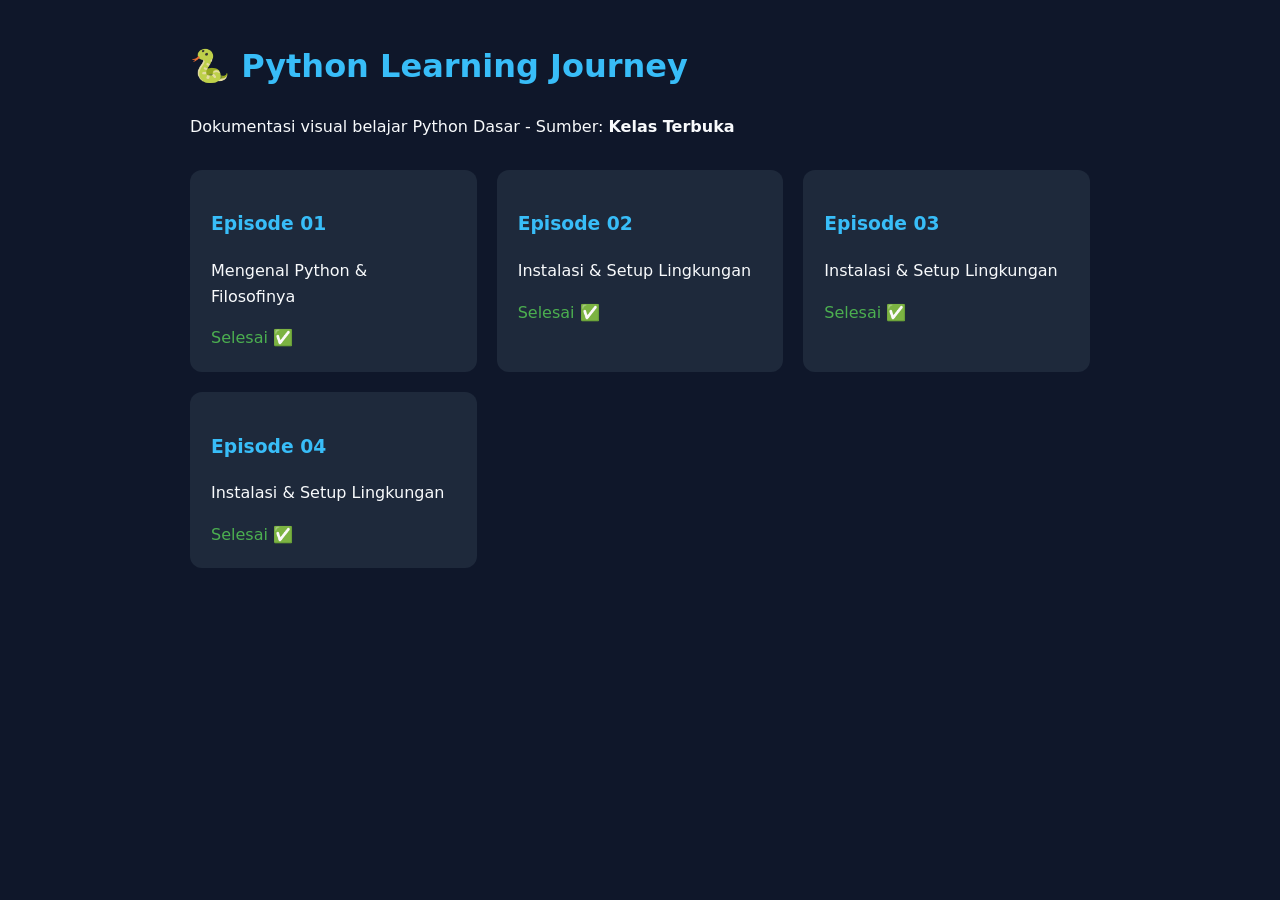
==== Dokumentasi  dengan Visual/index.html @ c5305478 "Episode 4 dan juga penamaan yang konsisten untuk setiap folder" ====
<!-- dokumentasi_visual/index.html -->
<!DOCTYPE html>
<html lang="id">
<head>
    <meta charset="UTF-8">
    <title>Python Journey - Dokumentasi</title>
    <link rel="stylesheet" href="style.css">
</head>
<body>
    <div class="container">
        <header>
            <h1>🐍 Python Learning Journey</h1>
            <p>Dokumentasi visual belajar Python Dasar - Sumber: <strong>Kelas Terbuka</strong></p>
        </header>

        <div class="grid">
            <!-- Card Episode 1 -->
            <a href="episodes/ep01.html" class="card">
                <h3>Episode 01</h3>
                <p>Mengenal Python & Filosofinya</p>
                <span style="color: #4caf50;">Selesai ✅</span>
            </a>

            <!-- Card Episode 2 -->
            <a href="episodes/ep02.html" class="card">
                <h3>Episode 02</h3>
                <p>Instalasi & Setup Lingkungan</p>
                <span style="color: #4caf50;">Selesai ✅</span>
            </a>

            <!-- Card Episode 3 -->
            <a href="episodes/ep03.html" class="card">
                <h3>Episode 03</h3>
                <p>Instalasi & Setup Lingkungan</p>
                <span style="color: #4caf50;">Selesai ✅</span>
            </a>

            <!-- Card Episode 4 -->
            <a href="episodes/ep04.html" class="card">
                <h3>Episode 04</h3>
                <p>Instalasi & Setup Lingkungan</p>
                <span style="color: #4caf50;">Selesai ✅</span>
            </a>

            <!-- Card Episode selanjutnya tinggal copy paste di sini -->
        </div>
    </div>
</body>
</html>
---- Dokumentasi  dengan Visual/style.css ----
/* dokumentasi_visual/style.css */
:root {
    --bg-color: #0f172a;
    --card-bg: #1e293b;
    --text-color: #f8fafc;
    --accent-color: #38bdf8;
    --python-yellow: #ffde57;
    --python-blue: #4584b6;
}

body {
    font-family: 'Inter', system-ui, sans-serif;
    background-color: var(--bg-color);
    color: var(--text-color);
    line-height: 1.6;
    margin: 0;
    padding: 20px;
}

.container {
    max-width: 900px;
    margin: 0 auto;
}

h1, h2, h3 { color: var(--accent-color); }

/* Card Style untuk Dashboard */
.grid {
    display: grid;
    grid-template-columns: repeat(auto-fit, minmax(250px, 1fr));
    gap: 20px;
    margin-top: 30px;
}

.card {
    background: var(--card-bg);
    padding: 20px;
    border-radius: 12px;
    text-decoration: none;
    color: inherit;
    border: 1px solid transparent;
    transition: 0.3s;
}

.card:hover {
    border-color: var(--accent-color);
    transform: translateY(-5px);
}

/* Code Block Style */
pre {
    background: #000;
    padding: 15px;
    border-radius: 8px;
    overflow-x: auto;
    border-left: 4px solid var(--python-yellow);
}

.back-link {
    display: inline-block;
    margin-bottom: 20px;
    color: var(--python-yellow);
    text-decoration: none;
}
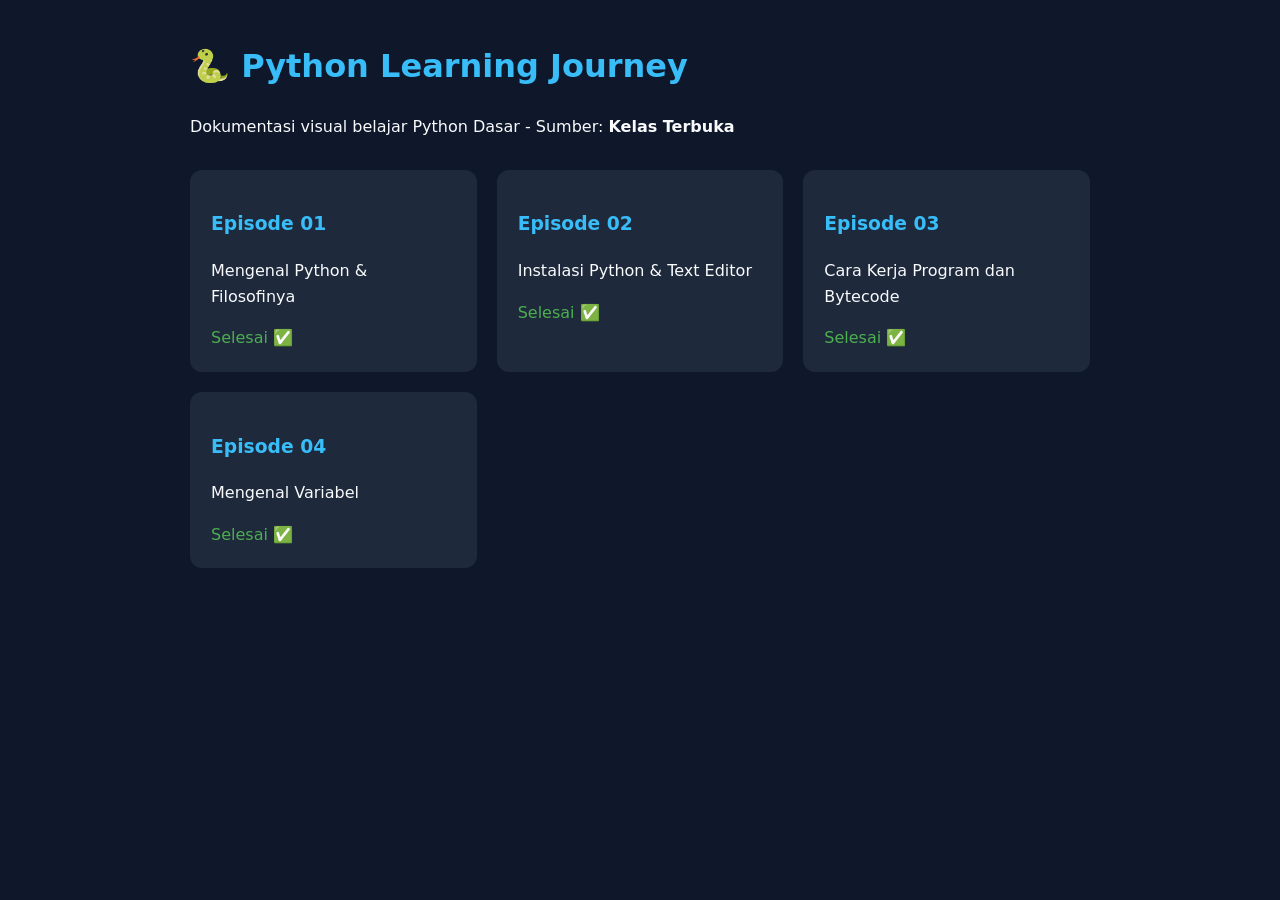
==== commit a46a7860: "Perubahan Pada Nama Pada Setiap Episode di Dokumentasi Visual" ====
--- a/Dokumentasi  dengan Visual/index.html
+++ b/Dokumentasi  dengan Visual/index.html
@@ -24,21 +24,21 @@
             <!-- Card Episode 2 -->
             <a href="episodes/ep02.html" class="card">
                 <h3>Episode 02</h3>
-                <p>Instalasi & Setup Lingkungan</p>
+                <p>Instalasi Python & Text Editor</p>
                 <span style="color: #4caf50;">Selesai ✅</span>
             </a>
 
             <!-- Card Episode 3 -->
             <a href="episodes/ep03.html" class="card">
                 <h3>Episode 03</h3>
-                <p>Instalasi & Setup Lingkungan</p>
+                <p>Cara Kerja Program dan Bytecode</p>
                 <span style="color: #4caf50;">Selesai ✅</span>
             </a>
 
             <!-- Card Episode 4 -->
             <a href="episodes/ep04.html" class="card">
                 <h3>Episode 04</h3>
-                <p>Instalasi & Setup Lingkungan</p>
+                <p>Mengenal Variabel</p>
                 <span style="color: #4caf50;">Selesai ✅</span>
             </a>
 
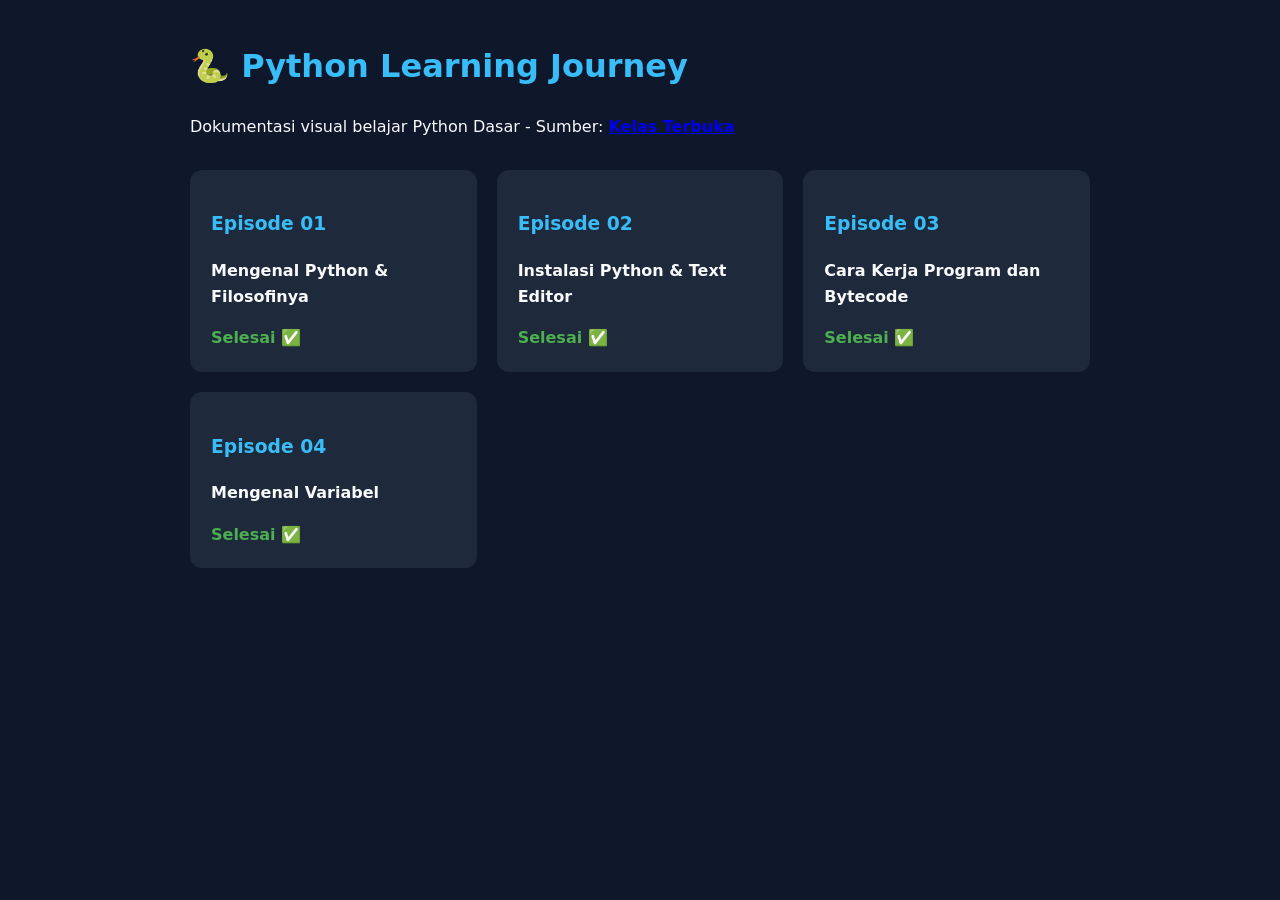
==== commit 4db43264: "Minor" ====
--- a/Dokumentasi  dengan Visual/index.html
+++ b/Dokumentasi  dengan Visual/index.html
@@ -10,7 +10,11 @@
     <div class="container">
         <header>
             <h1>🐍 Python Learning Journey</h1>
-            <p>Dokumentasi visual belajar Python Dasar - Sumber: <strong>Kelas Terbuka</strong></p>
+            <p>Dokumentasi visual belajar Python Dasar - Sumber: 
+                <a href="https://youtube.com/playlist?list=PLZS-MHyEIRo7cgStrKAMhgnOT66z2qKz1&si=-WPEVvmfMtmWZW2s">
+                <strong>Kelas Terbuka</stron>
+                </a>
+            </p>
         </header>
 
         <div class="grid">
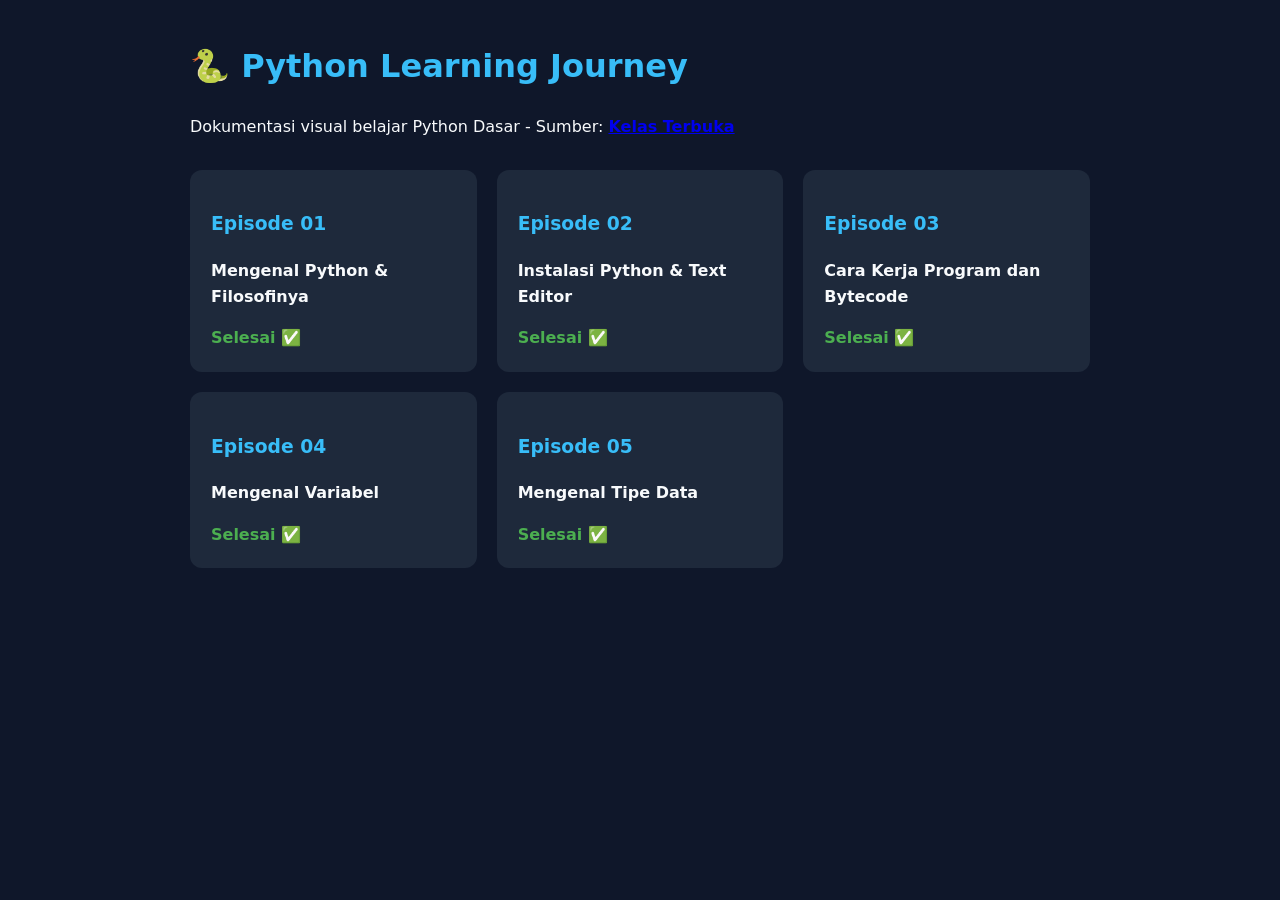
==== commit 0b71c92d: "Episode 5 - Tipe Data" ====
--- a/Dokumentasi  dengan Visual/index.html
+++ b/Dokumentasi  dengan Visual/index.html
@@ -46,6 +46,13 @@
                 <span style="color: #4caf50;">Selesai ✅</span>
             </a>
 
+            <!-- Card Episode 5 -->
+            <a href="episodes/ep05.html" class="card">
+                <h3>Episode 05</h3>
+                <p>Mengenal Tipe Data</p>
+                <span style="color: #4caf50;">Selesai ✅</span>
+            </a>
+
             <!-- Card Episode selanjutnya tinggal copy paste di sini -->
         </div>
     </div>
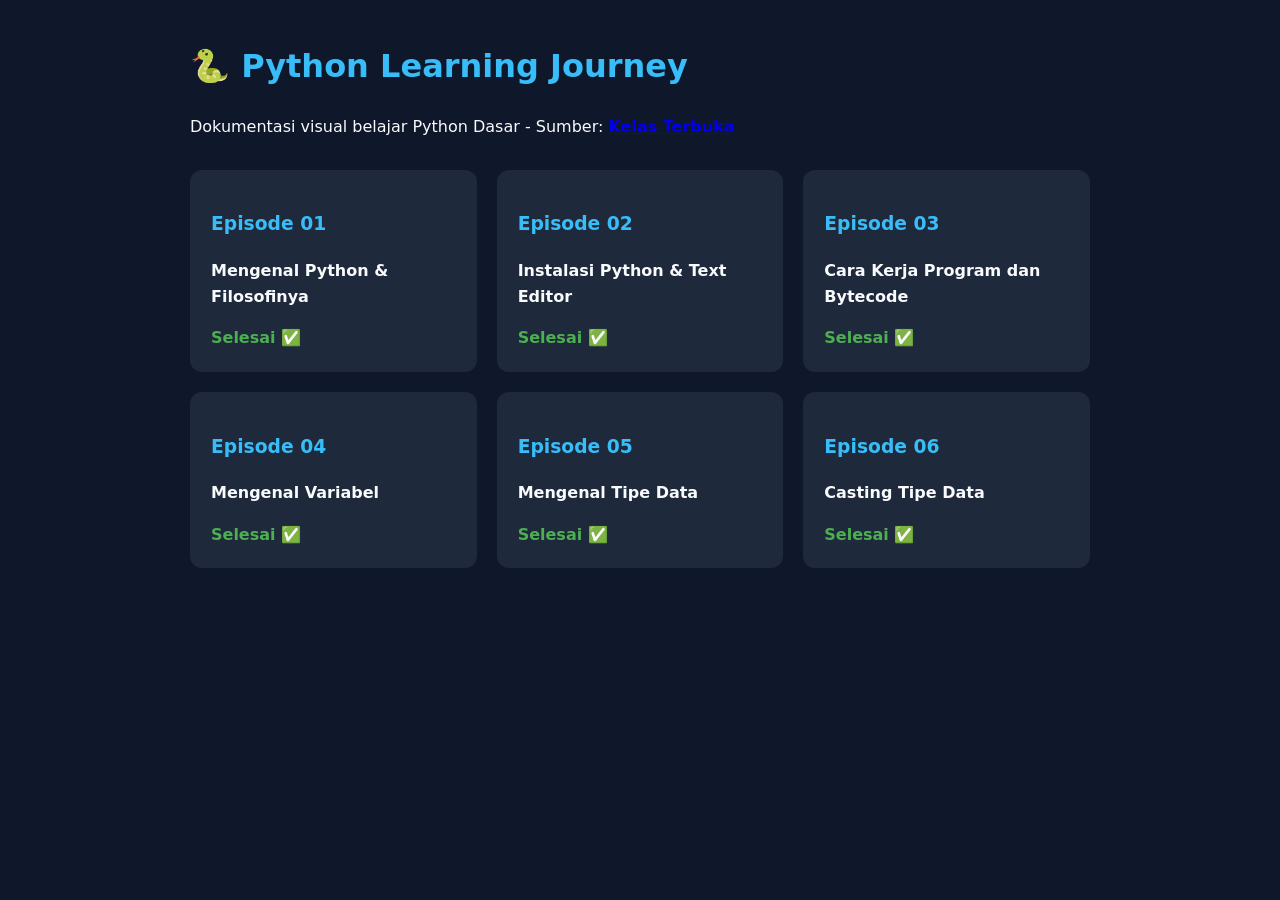
==== commit 99e304fe: "Episode 6 - Casting Tipe Data" ====
--- a/Dokumentasi  dengan Visual/index.html
+++ b/Dokumentasi  dengan Visual/index.html
@@ -53,6 +53,13 @@
                 <span style="color: #4caf50;">Selesai ✅</span>
             </a>
 
+            <!-- Card Episode 6 -->
+            <a href="episodes/ep06.html" class="card">
+                <h3>Episode 06</h3>
+                <p>Casting Tipe Data</p>
+                <span style="color: #4caf50;">Selesai ✅</span>
+            </a>
+
             <!-- Card Episode selanjutnya tinggal copy paste di sini -->
         </div>
     </div>
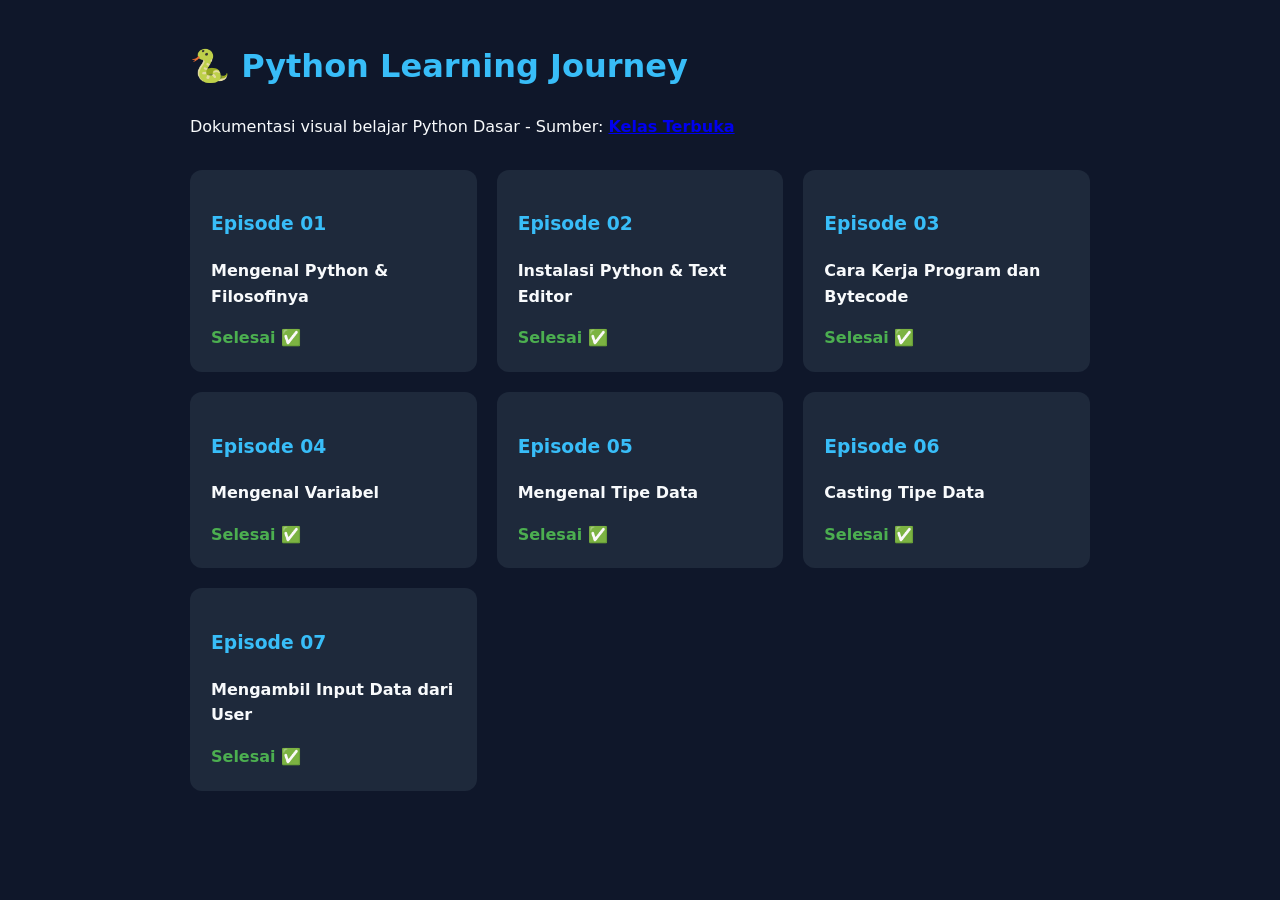
==== commit 2525446c: "Episode 07 - Mengambi Input Data dari User" ====
--- a/Dokumentasi  dengan Visual/index.html
+++ b/Dokumentasi  dengan Visual/index.html
@@ -60,6 +60,13 @@
                 <span style="color: #4caf50;">Selesai ✅</span>
             </a>
 
+            <!-- Card Episode 7 -->
+            <a href="episodes/ep07.html" class="card">
+                <h3>Episode 07</h3>
+                <p>Mengambil Input Data dari User</p>
+                <span style="color: #4caf50;">Selesai ✅</span>
+            </a>
+
             <!-- Card Episode selanjutnya tinggal copy paste di sini -->
         </div>
     </div>
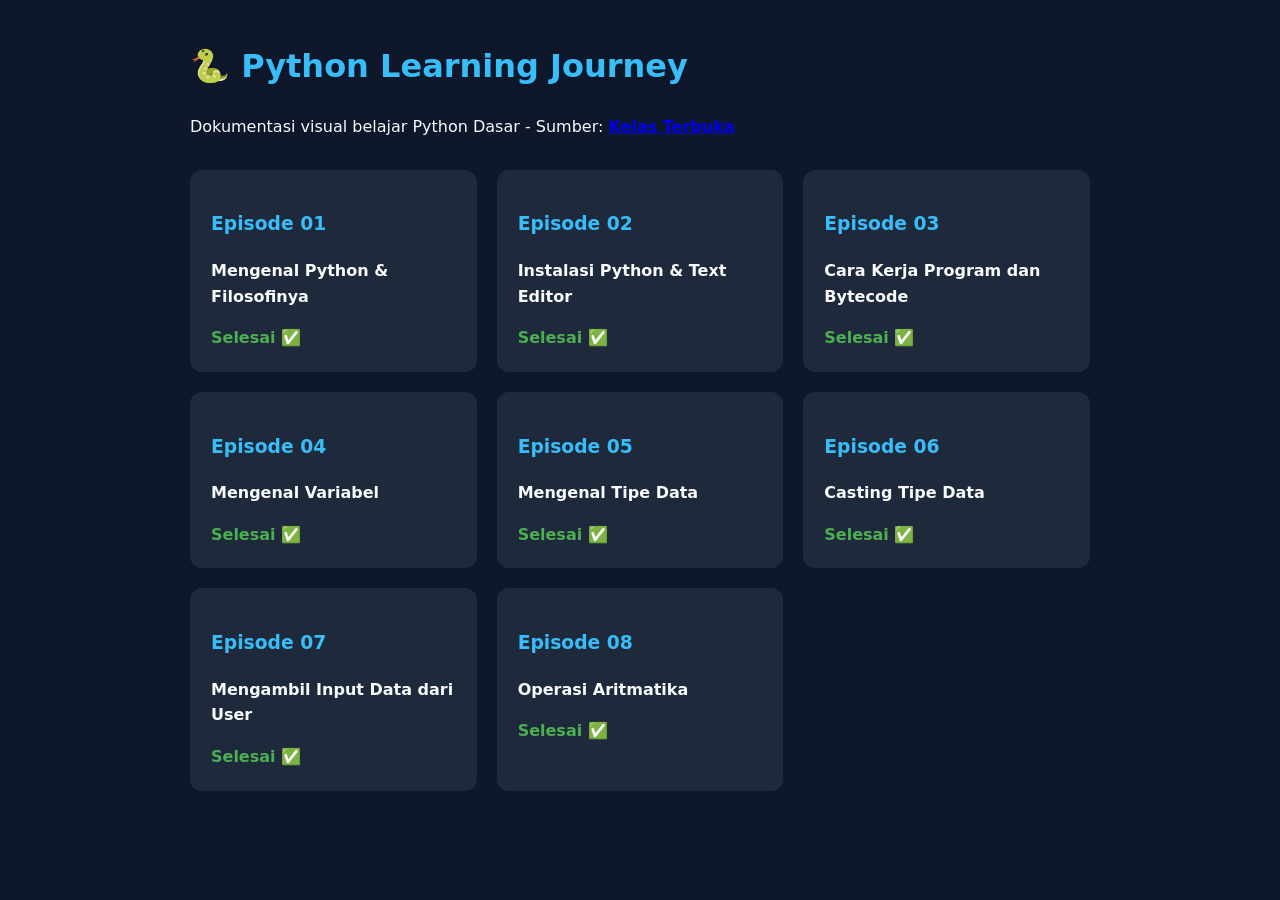
==== commit 29216401: "Episode 08 - Latihan Konversi Suhu" ====
--- a/Dokumentasi  dengan Visual/index.html
+++ b/Dokumentasi  dengan Visual/index.html
@@ -67,6 +67,13 @@
                 <span style="color: #4caf50;">Selesai ✅</span>
             </a>
 
+            <!-- Card Episode 8 -->
+            <a href="episodes/ep08.html" class="card">
+                <h3>Episode 08</h3>
+                <p>Operasi Aritmatika</p>
+                <span style="color: #4caf50;">Selesai ✅</span>
+            </a>
+
             <!-- Card Episode selanjutnya tinggal copy paste di sini -->
         </div>
     </div>
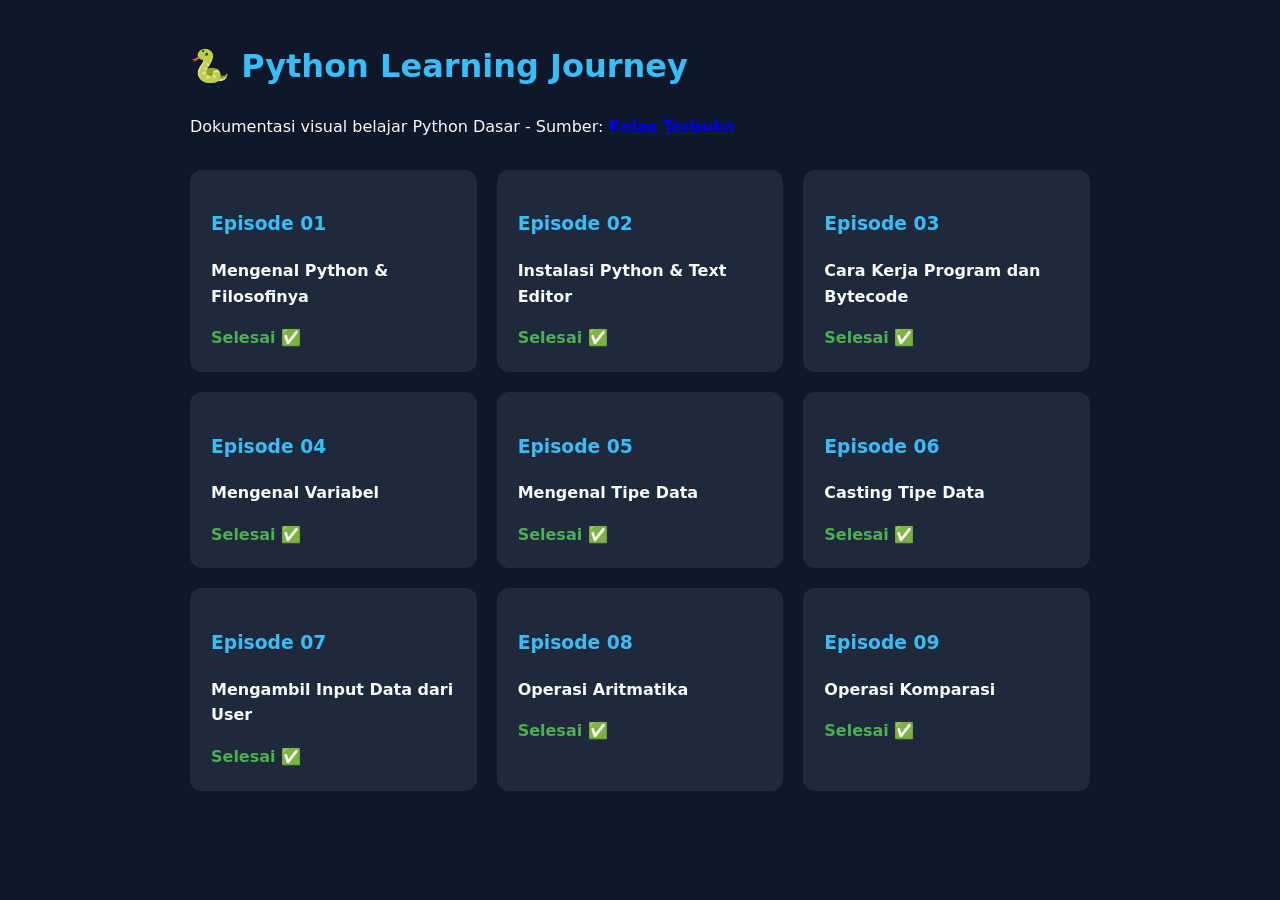
==== commit 65fa8951: "Episode 09 Operasi Komparasi" ====
--- a/Dokumentasi  dengan Visual/index.html
+++ b/Dokumentasi  dengan Visual/index.html
@@ -74,6 +74,13 @@
                 <span style="color: #4caf50;">Selesai ✅</span>
             </a>
 
+            <!-- Card Episode 9 -->
+            <a href="episodes/ep09.html" class="card">
+                <h3>Episode 09</h3>
+                <p>Operasi Komparasi</p>
+                <span style="color: #4caf50;">Selesai ✅</span>
+            </a>
+
             <!-- Card Episode selanjutnya tinggal copy paste di sini -->
         </div>
     </div>
